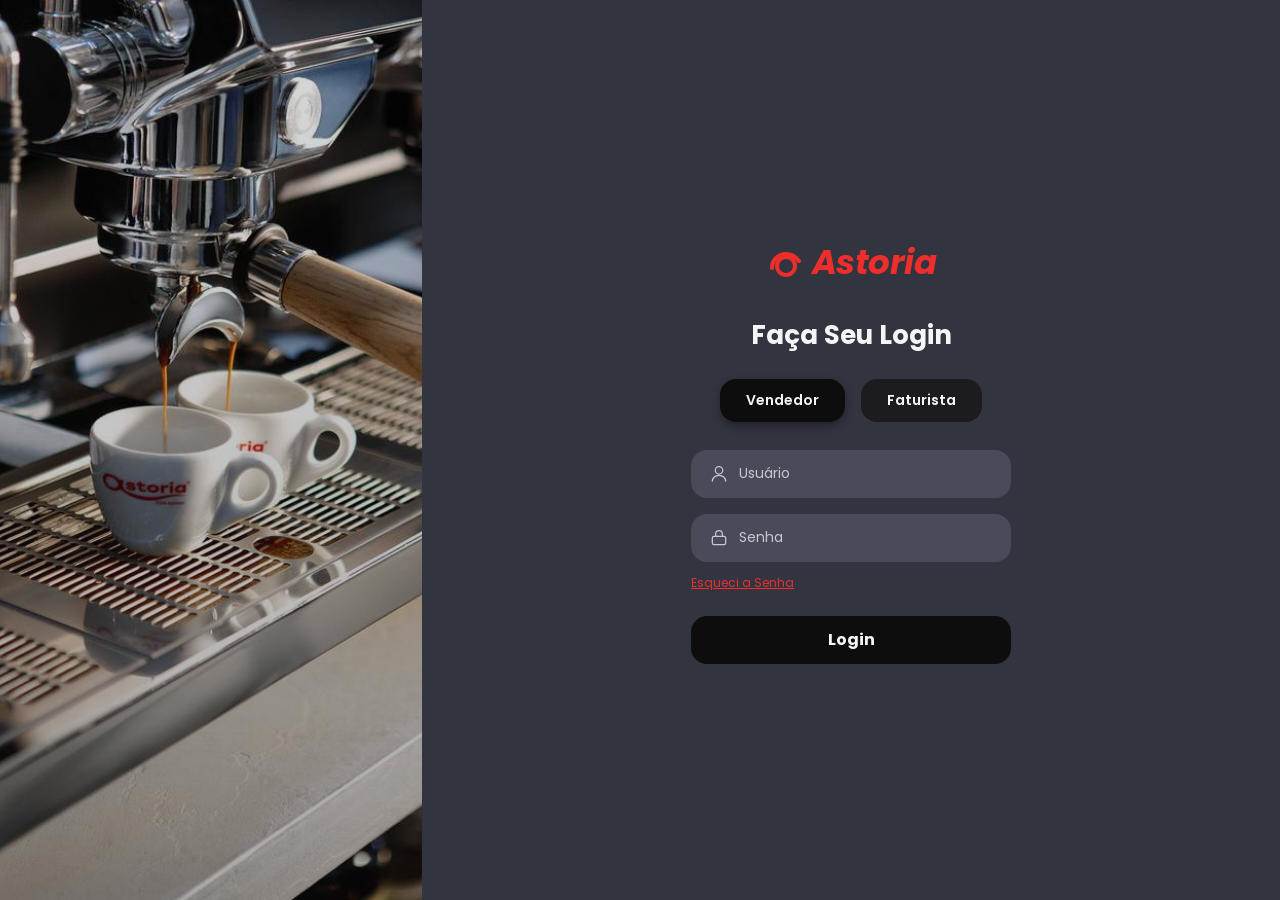
==== files/index.html @ 339f9564 "Add files via upload" ====
<!DOCTYPE html>
<html lang="pt-BR">
<head>
  <meta charset="UTF-8">
  <meta name="viewport" content="width=device-width, initial-scale=1.0">
  <title>Astoria | Login</title>
  <link rel="preconnect" href="https://fonts.googleapis.com">
  <link rel="preconnect" href="https://fonts.gstatic.com" crossorigin>
  <link href="https://fonts.googleapis.com/css2?family=Poppins:wght@400;500;600;700;800&display=swap" rel="stylesheet">
  <link rel="stylesheet" href="style.css">
</head>
<body>
  <div class="login-page">

    <!-- Painel visual (foto de fundo) -->
    <aside class="login-visual" aria-hidden="true"></aside>

    <!-- Painel do formulário -->
    <main class="login-panel">
      <div class="login-box">

        <div class="brand">
          <svg class="brand-mark" viewBox="0 0 40 40" fill="none" xmlns="http://www.w3.org/2000/svg">
            <path d="M6 26C6 18 12 12 20 12C26 12 30 15 33 19" stroke="#EE2E2A" stroke-width="4" stroke-linecap="round"/>
            <circle cx="20" cy="24" r="9" stroke="#EE2E2A" stroke-width="4"/>
          </svg>
          <span class="brand-name">Astoria</span>
        </div>

        <h1 class="login-title">Faça Seu Login</h1>

        <div class="role-toggle" role="group" aria-label="Selecionar perfil de acesso">
          <button type="button" class="role-btn active" data-role="vendedor" aria-pressed="true">Vendedor</button>
          <button type="button" class="role-btn" data-role="faturista" aria-pressed="false">Faturista</button>
        </div>

        <form class="login-form" action="#" method="post">
          <input type="hidden" name="perfil" id="perfil" value="vendedor">

          <div class="input-group">
            <svg class="input-icon" viewBox="0 0 24 24" fill="none" xmlns="http://www.w3.org/2000/svg">
              <path d="M12 12C14.4853 12 16.5 9.98528 16.5 7.5C16.5 5.01472 14.4853 3 12 3C9.51472 3 7.5 5.01472 7.5 7.5C7.5 9.98528 9.51472 12 12 12Z" stroke="#C7C8D1" stroke-width="1.5"/>
              <path d="M4 20.5C4 16.634 7.582 13.5 12 13.5C16.418 13.5 20 16.634 20 20.5" stroke="#C7C8D1" stroke-width="1.5" stroke-linecap="round"/>
            </svg>
            <input type="text" name="usuario" placeholder="Usuário" autocomplete="username" required>
          </div>

          <div class="input-group">
            <svg class="input-icon" viewBox="0 0 24 24" fill="none" xmlns="http://www.w3.org/2000/svg">
              <rect x="4" y="10" width="16" height="10" rx="2" stroke="#C7C8D1" stroke-width="1.5"/>
              <path d="M8 10V7a4 4 0 0 1 8 0v3" stroke="#C7C8D1" stroke-width="1.5" stroke-linecap="round"/>
            </svg>
            <input type="password" name="senha" placeholder="Senha" autocomplete="current-password" required>
          </div>

          <a href="#" class="forgot-link">Esqueci a Senha</a>

          <button type="submit" class="btn-login">Login</button>
        </form>

      </div>
    </main>
  </div>

  <script>
    // Seleção de perfil (Vendedor / Faturista) — mutuamente exclusiva
    const roleButtons = document.querySelectorAll('.role-btn');
    const perfilInput = document.getElementById('perfil');

    roleButtons.forEach((btn) => {
      btn.addEventListener('click', () => {
        roleButtons.forEach((b) => {
          b.classList.remove('active');
          b.setAttribute('aria-pressed', 'false');
        });
        btn.classList.add('active');
        btn.setAttribute('aria-pressed', 'true');
        perfilInput.value = btn.dataset.role;
      });
    });

    // Envio do formulário (placeholder de integração)
    document.querySelector('.login-form').addEventListener('submit', (e) => {
      e.preventDefault();
      const perfil = perfilInput.value;
      window.location.href = perfil === 'faturista' ? '../files/faturista/index.html' : '../files/vendedor/index.html';
    });
  </script>
</body>
</html>
---- files/style.css ----
/* ============================================
   Astoria — Tela de Login
   ============================================ */

:root {
  --bg-dark: #323440;
  --bg-darker: #1c1c1f;
  --input-bg: #494b5b;
  --btn-black: #0d0d0d;
  --accent-red: #ee2e2a;
  --text-white: #f5f5f5;
  --text-muted: #c7c8d1;
  --radius-lg: 16px;
  --radius-pill: 20px;
  --font-main: "Poppins", "Segoe UI", sans-serif;
}

* {
  box-sizing: border-box;
  margin: 0;
  padding: 0;
}

body {
  font-family: var(--font-main);
  background: var(--bg-dark);
  color: var(--text-white);
  min-height: 100vh;
}

.login-page {
  display: flex;
  min-height: 100vh;
  width: 100%;
}

/* Painel visual (foto de fundo) */
.login-visual {
  flex: 0 0 33%;
  max-width: 426px;
  min-height: 100vh;
  background-image:
    linear-gradient(180deg, rgba(15, 15, 18, 0.15) 0%, rgba(15, 15, 18, 0.35) 100%),
    url("[data-uri]");
  background-size: cover;
  background-position: center;
}

/* Painel do formulário */
.login-panel {
  flex: 1;
  display: flex;
  align-items: center;
  justify-content: center;
  background: var(--bg-dark);
  padding: 40px 24px;
}

.login-box {
  width: 100%;
  max-width: 320px;
  display: flex;
  flex-direction: column;
  align-items: center;
  text-align: center;
}

/* Marca */
.brand {
  display: flex;
  align-items: center;
  gap: 6px;
  margin-bottom: 28px;
}

.brand-mark {
  width: 40px;
  height: 40px;
}

.brand-name {
  font-size: 34px;
  font-weight: 700;
  font-style: italic;
  color: var(--accent-red);
  letter-spacing: -0.5px;
}

.login-title {
  font-size: 26px;
  font-weight: 700;
  color: var(--text-white);
  margin-bottom: 24px;
}

/* Alternância de perfil */
.role-toggle {
  display: flex;
  gap: 16px;
  margin-bottom: 28px;
}

.role-btn {
  font-family: var(--font-main);
  font-size: 14px;
  font-weight: 600;
  padding: 11px 26px;
  border-radius: var(--radius-lg);
  border: none;
  cursor: pointer;
  background: var(--bg-darker);
  color: var(--text-white);
  transition: background 0.2s ease, transform 0.15s ease;
}

.role-btn:hover {
  transform: translateY(-1px);
}

.role-btn.active {
  background: var(--btn-black);
  box-shadow: 0 4px 8px rgba(0, 0, 0, 0.35);
}

/* Formulário */
.login-form {
  width: 100%;
  display: flex;
  flex-direction: column;
  gap: 16px;
}

.input-group {
  position: relative;
  width: 100%;
}

.input-icon {
  position: absolute;
  left: 18px;
  top: 50%;
  transform: translateY(-50%);
  width: 20px;
  height: 20px;
  pointer-events: none;
}

.input-group input {
  width: 100%;
  height: 48px;
  border: none;
  border-radius: var(--radius-lg);
  background: var(--input-bg);
  color: var(--text-white);
  font-family: var(--font-main);
  font-size: 14px;
  padding: 0 18px 0 48px;
  outline: none;
  transition: box-shadow 0.2s ease;
}

.input-group input::placeholder {
  color: var(--text-muted);
}

.input-group input:focus {
  box-shadow: 0 0 0 2px var(--accent-red);
}

.forgot-link {
  align-self: flex-start;
  font-size: 12px;
  color: var(--accent-red);
  text-decoration: underline;
  margin-top: -4px;
}

.btn-login {
  margin-top: 8px;
  height: 48px;
  border: none;
  border-radius: var(--radius-lg);
  background: var(--btn-black);
  color: var(--text-white);
  font-family: var(--font-main);
  font-size: 16px;
  font-weight: 700;
  cursor: pointer;
  transition: opacity 0.2s ease, transform 0.15s ease;
}

.btn-login:hover {
  opacity: 0.9;
  transform: translateY(-1px);
}

.btn-login:active {
  transform: translateY(0);
}

/* Responsivo */
@media (max-width: 860px) {
  .login-visual {
    display: none;
  }
  .login-panel {
    flex: 1 1 100%;
  }
}

@media (max-width: 380px) {
  .role-toggle {
    gap: 10px;
  }
  .role-btn {
    padding: 10px 18px;
  }
}
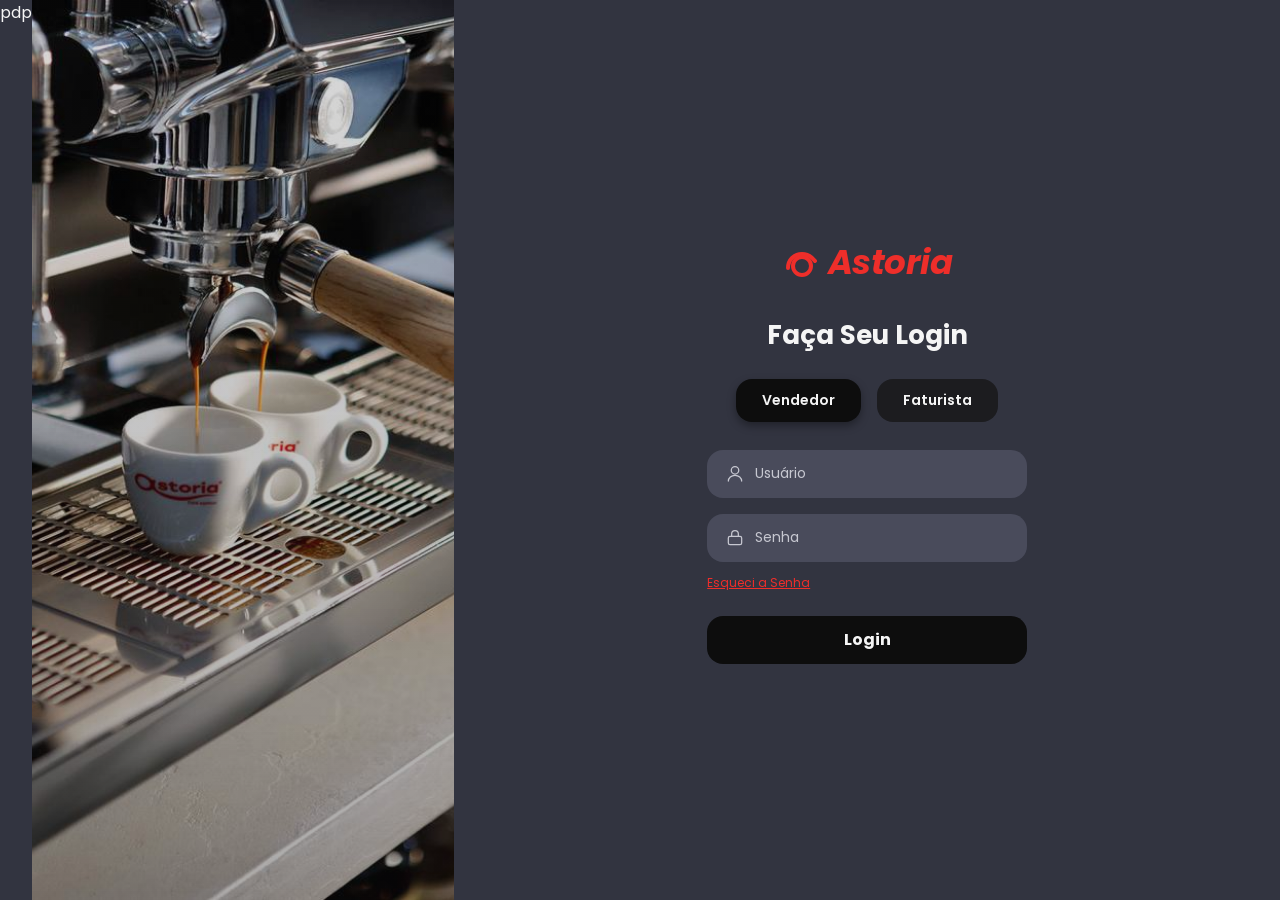
==== commit 15d3c46a: "Teste" ====
--- a/files/index.html
+++ b/files/index.html
@@ -11,6 +11,8 @@
 </head>
 <body>
   <div class="login-page">
+    pdp
+    
 
     <!-- Painel visual (foto de fundo) -->
     <aside class="login-visual" aria-hidden="true"></aside>
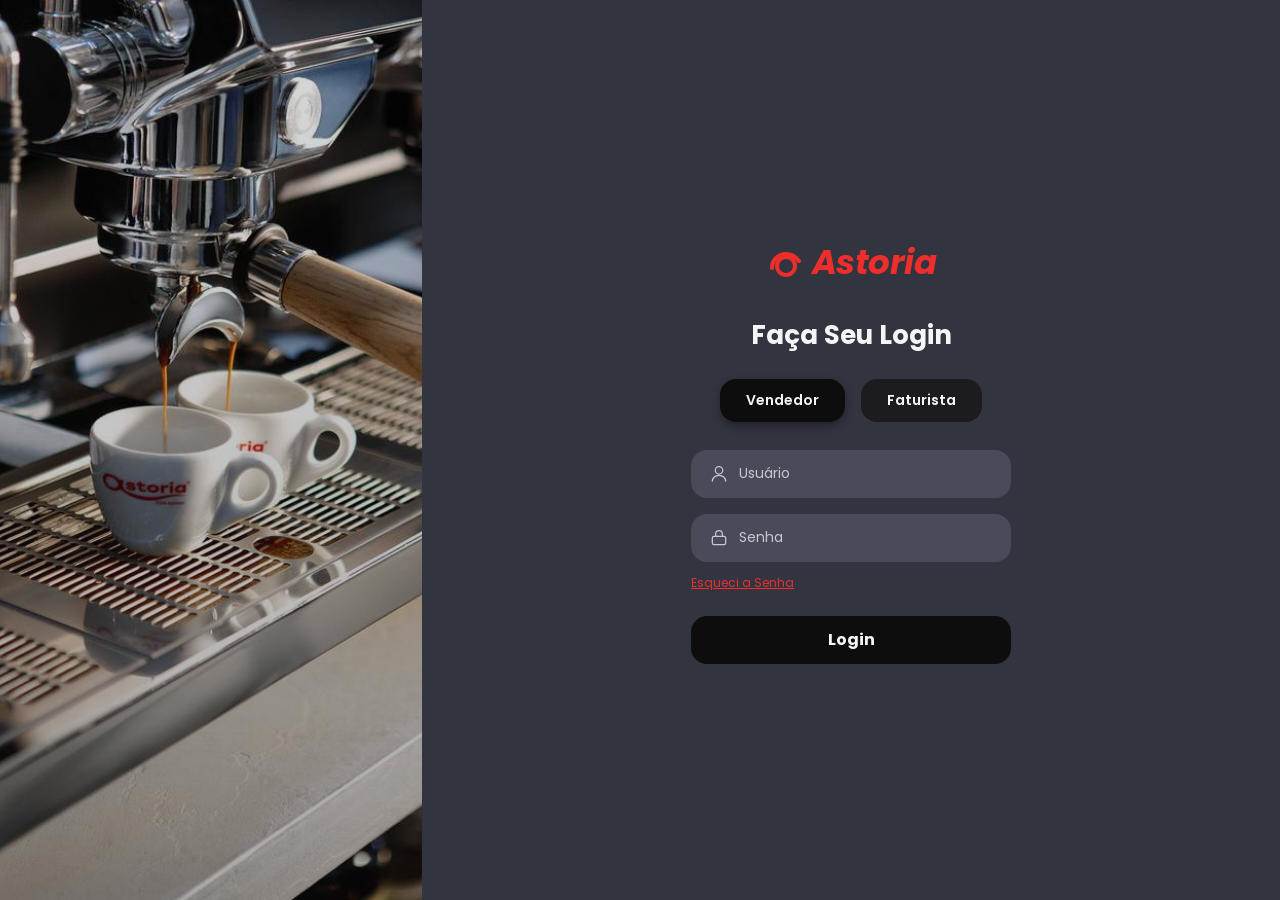
==== commit d8810b3c: "teste 2" ====
--- a/files/index.html
+++ b/files/index.html
@@ -11,9 +11,7 @@
 </head>
 <body>
   <div class="login-page">
-    pdp
     
-
     <!-- Painel visual (foto de fundo) -->
     <aside class="login-visual" aria-hidden="true"></aside>
 
